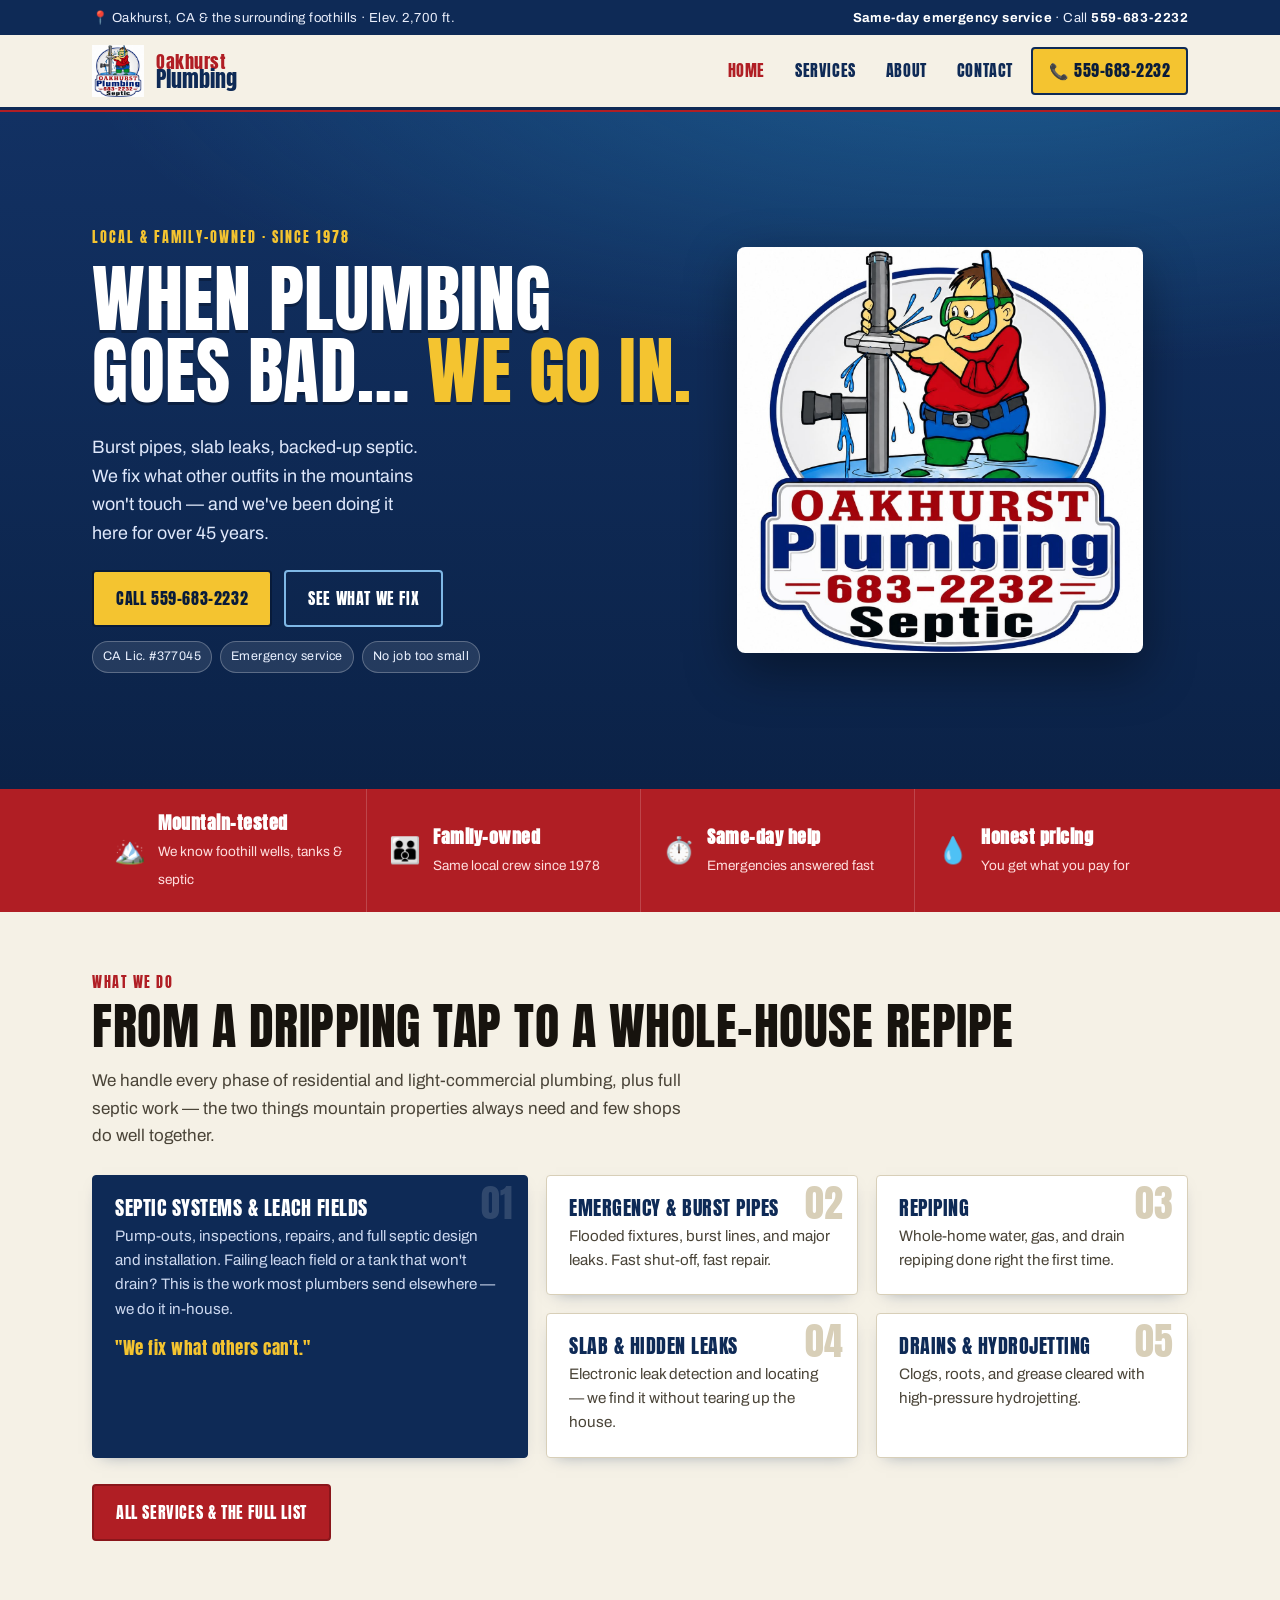
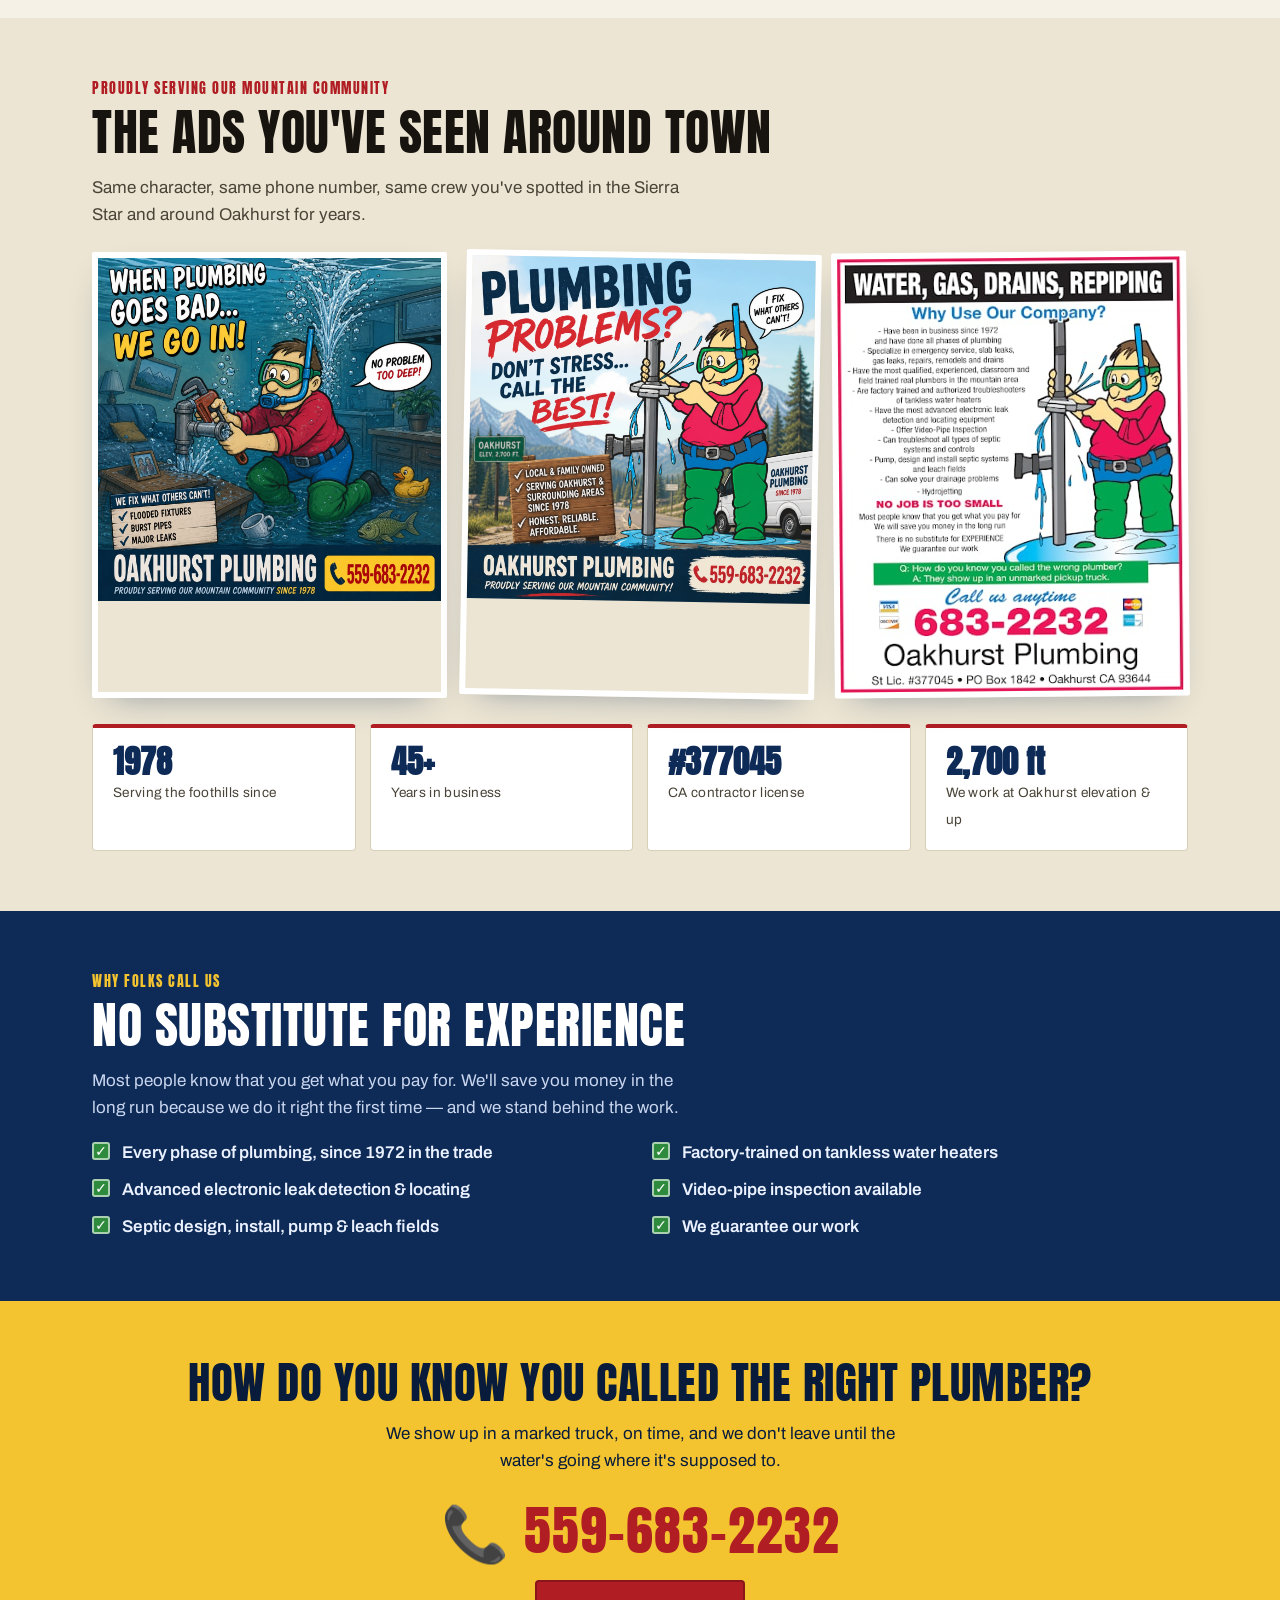
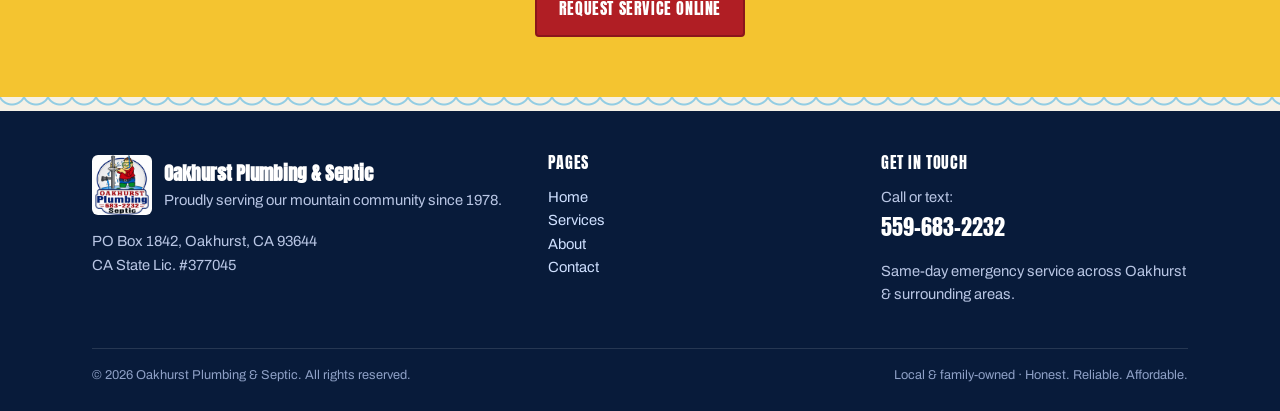
==== index.html @ 355076fd "first commit" ====
<!DOCTYPE html>
<html lang="en">
<head>
<meta charset="UTF-8">
<meta name="viewport" content="width=device-width, initial-scale=1.0">
<title>Oakhurst Plumbing &amp; Septic | Serving the Mountain Community Since 1978</title>
<meta name="description" content="Oakhurst Plumbing & Septic has kept water flowing in Oakhurst and the surrounding mountain towns since 1978. Emergency repairs, repiping, slab leaks, septic, hydrojetting. Call 559-683-2232.">
<meta property="og:title" content="Oakhurst Plumbing & Septic — Mountain Plumbing Since 1978">
<meta property="og:description" content="Local, family-owned plumbing and septic for Oakhurst and the surrounding foothills. No job too small. Call 559-683-2232.">
<meta property="og:type" content="website">
<meta property="og:image" content="assets/img/logo-badge.jpg">
<link rel="preconnect" href="https://fonts.googleapis.com">
<link rel="preconnect" href="https://fonts.gstatic.com" crossorigin>
<link href="https://fonts.googleapis.com/css2?family=Anton&family=Archivo:wght@400;500;600;700&display=swap" rel="stylesheet">
<link rel="stylesheet" href="assets/style.css">
</head>
<body>

<!-- top strip -->
<div class="topbar"><div class="wrap">
  <span>📍 Oakhurst, CA &amp; the surrounding foothills · Elev. 2,700 ft.</span>
  <span><b>Same-day emergency service</b> · Call <a href="tel:+15596832232"><b>559-683-2232</b></a></span>
</div></div>

<!-- nav -->
<header class="nav"><div class="wrap">
  <a class="brand" href="index.html" aria-label="Oakhurst Plumbing home">
    <img src="assets/img/logo-badge.jpg" alt="Oakhurst Plumbing & Septic logo">
    <span class="bt"><span class="o">Oakhurst</span><br><span class="p">Plumbing</span></span>
  </a>
  <button class="navtoggle" aria-label="Menu" aria-expanded="false">☰</button>
  <nav class="navlinks" aria-label="Primary">
    <a href="index.html" class="active">Home</a>
    <a href="services.html">Services</a>
    <a href="about.html">About</a>
    <a href="contact.html">Contact</a>
    <a class="call" href="tel:+15596832232">📞 559-683-2232</a>
  </nav>
</div></header>

<!-- hero -->
<section class="hero">
  <div class="wrap">
    <div class="hero-copy">
      <div class="eyebrow">Local &amp; family-owned · since 1978</div>
      <h1>When plumbing goes bad&hellip; <em>we go in.</em></h1>
      <p class="lead">Burst pipes, slab leaks, backed-up septic. We fix what other outfits in the mountains won't touch — and we've been doing it here for over 45 years.</p>
      <div class="cta">
        <a class="btn btn-gold" href="tel:+15596832232">Call 559-683-2232</a>
        <a class="btn btn-ghost" href="services.html">See what we fix</a>
      </div>
      <div class="badgeline">
        <span class="tag">CA Lic. #377045</span>
        <span class="tag">Emergency service</span>
        <span class="tag">No job too small</span>
      </div>
    </div>
    <div class="emblem">
      <img src="assets/img/logo-badge.jpg" alt="Oakhurst Plumbing & Septic mascot in dive mask and snorkel fixing a leaking pipe">
    </div>
  </div>
</section>

<!-- value strip: asymmetric, not identical cards -->
<div class="valuestrip"><div class="wrap">
  <div class="v"><span class="ic">🏔️</span><div><b>Mountain-tested</b><span>We know foothill wells, tanks &amp; septic</span></div></div>
  <div class="v"><span class="ic">👪</span><div><b>Family-owned</b><span>Same local crew since 1978</span></div></div>
  <div class="v"><span class="ic">⏱️</span><div><b>Same-day help</b><span>Emergencies answered fast</span></div></div>
  <div class="v"><span class="ic">💧</span><div><b>Honest pricing</b><span>You get what you pay for</span></div></div>
</div></div>

<!-- what we do -->
<section>
  <div class="wrap">
    <div class="kicker">What we do</div>
    <h2 class="big reveal">From a dripping tap to a whole-house repipe</h2>
    <p class="lead-max reveal">We handle every phase of residential and light-commercial plumbing, plus full septic work — the two things mountain properties always need and few shops do well together.</p>

    <div class="svc-grid">
      <article class="svc feature reveal">
        <span class="num">01</span>
        <h3>Septic systems &amp; leach fields</h3>
        <p>Pump-outs, inspections, repairs, and full septic design and installation. Failing leach field or a tank that won't drain? This is the work most plumbers send elsewhere — we do it in-house.</p>
        <div class="tagline">"We fix what others can't."</div>
      </article>
      <article class="svc reveal"><span class="num">02</span><h3>Emergency &amp; burst pipes</h3><p>Flooded fixtures, burst lines, and major leaks. Fast shut-off, fast repair.</p></article>
      <article class="svc reveal"><span class="num">03</span><h3>Repiping</h3><p>Whole-home water, gas, and drain repiping done right the first time.</p></article>
      <article class="svc reveal"><span class="num">04</span><h3>Slab &amp; hidden leaks</h3><p>Electronic leak detection and locating — we find it without tearing up the house.</p></article>
      <article class="svc reveal"><span class="num">05</span><h3>Drains &amp; hydrojetting</h3><p>Clogs, roots, and grease cleared with high-pressure hydrojetting.</p></article>
    </div>
    <p style="margin-top:26px" class="reveal"><a class="btn btn-red" href="services.html">All services &amp; the full list</a></p>
  </div>
</section>

<!-- proof: real ads + real numbers -->
<section class="section-band">
  <div class="wrap">
    <div class="kicker">Proudly serving our mountain community</div>
    <h2 class="big reveal">The ads you've seen around town</h2>
    <p class="lead-max reveal">Same character, same phone number, same crew you've spotted in the Sierra Star and around Oakhurst for years.</p>
    <div class="ads">
      <figure class="reveal"><img src="assets/img/ad-problems.jpg" alt="Oakhurst Plumbing ad: Plumbing problems? Don't stress, call the best"></figure>
      <figure class="reveal"><img src="assets/img/ad-goesbad.jpg" alt="Oakhurst Plumbing ad: When plumbing goes bad, we go in"></figure>
      <figure class="reveal"><img src="assets/img/ad-repiping.jpg" alt="Oakhurst Plumbing ad: Water, gas, drains, repiping — why use our company"></figure>
    </div>
    <div class="stats">
      <div class="stat reveal"><b>1978</b><span>Serving the foothills since</span></div>
      <div class="stat reveal"><b>45+</b><span>Years in business</span></div>
      <div class="stat reveal"><b>#377045</b><span>CA contractor license</span></div>
      <div class="stat reveal"><b>2,700 ft</b><span>We work at Oakhurst elevation &amp; up</span></div>
    </div>
  </div>
</section>

<!-- why us -->
<section class="section-navy">
  <div class="wrap">
    <div class="kicker">Why folks call us</div>
    <h2 class="big reveal">No substitute for experience</h2>
    <p class="lead-max reveal">Most people know that you get what you pay for. We'll save you money in the long run because we do it right the first time — and we stand behind the work.</p>
    <ul class="checks reveal">
      <li>Every phase of plumbing, since 1972 in the trade</li>
      <li>Factory-trained on tankless water heaters</li>
      <li>Advanced electronic leak detection &amp; locating</li>
      <li>Video-pipe inspection available</li>
      <li>Septic design, install, pump &amp; leach fields</li>
      <li>We guarantee our work</li>
    </ul>
  </div>
</section>

<!-- CTA -->
<section class="ctaband">
  <div class="wrap">
    <h2>How do you know you called the right plumber?</h2>
    <p style="max-width:52ch;margin:0 auto 6px">We show up in a marked truck, on time, and we don't leave until the water's going where it's supposed to.</p>
    <a class="phone" href="tel:+15596832232">📞 559-683-2232</a>
    <div><a class="btn btn-red" href="contact.html">Request service online</a></div>
  </div>
</section>

<div class="ripple"></div>

<!-- footer -->
<footer><div class="wrap">
  <div class="cols">
    <div>
      <div class="foot-brand">
        <img src="assets/img/logo-badge.jpg" alt="Oakhurst Plumbing & Septic">
        <div><b style="color:#fff;font-family:'Anton',sans-serif;font-size:1.2rem">Oakhurst Plumbing &amp; Septic</b><br>Proudly serving our mountain community since 1978.</div>
      </div>
      <p>PO Box 1842, Oakhurst, CA 93644<br>CA State Lic. #377045</p>
    </div>
    <div>
      <h4>Pages</h4>
      <p><a href="index.html">Home</a><br><a href="services.html">Services</a><br><a href="about.html">About</a><br><a href="contact.html">Contact</a></p>
    </div>
    <div>
      <h4>Get in touch</h4>
      <p>Call or text:<br><a href="tel:+15596832232" style="font-family:'Anton',sans-serif;font-size:1.4rem;color:#fff">559-683-2232</a></p>
      <p>Same-day emergency service across Oakhurst &amp; surrounding areas.</p>
    </div>
  </div>
  <div class="fine">
    <span>© <span id="yr">2026</span> Oakhurst Plumbing &amp; Septic. All rights reserved.</span>
    <span>Local &amp; family-owned · Honest. Reliable. Affordable.</span>
  </div>
</div></footer>

<script src="assets/site.js"></script>
</body>
</html>
---- assets/style.css ----
/* =========================================================================
   Oakhurst Plumbing & Septic — site styles
   Palette pulled from the shop's own logo + printed ads:
   fire-engine red, deep navy, waders green, snorkel blue, warm paper.
   Deliberately NOT the default indigo→violet SaaS gradient.
   ========================================================================= */

:root{
  --red:   #b01e24;
  --red-dk:#8a161b;
  --navy:  #0e2a56;
  --navy-dk:#081b3a;
  --green: #2e8b3d;
  --blue:  #2fa8e0;
  --paper: #f5f1e6;   /* warm off-white, like the wood-sign ads       */
  --paper-2:#ece5d3;  /* slightly deeper paper for banded sections     */
  --ink:   #17130e;   /* warm near-black                               */
  --ink-2: #4a4438;   /* muted body text                               */
  --line:  #d8cfb8;   /* hairline on paper                             */
  --gold:  #f4c430;   /* the phone-button yellow from the ads          */

  --wrap: 1140px;
  --shadow: 0 14px 34px -18px rgba(14,42,86,.45);
  --shadow-sm: 0 6px 16px -10px rgba(14,42,86,.5);
  --radius: 4px;      /* small + consistent-but-not-16px-everywhere    */
}

/* ---- reset-ish ---- */
*{box-sizing:border-box}
html{scroll-behavior:smooth}
@media (prefers-reduced-motion:reduce){html{scroll-behavior:auto}}
body{
  margin:0;
  font-family:"Archivo","Segoe UI",system-ui,-apple-system,sans-serif;
  color:var(--ink);
  background:var(--paper);
  line-height:1.6;
  font-size:17px;
  -webkit-font-smoothing:antialiased;
}
img{max-width:100%;display:block}
a{color:var(--red);text-decoration:none}
a:hover{text-decoration:underline}
h1,h2,h3,h4{
  font-family:"Anton","Archivo Black",Impact,sans-serif;
  font-weight:400;
  line-height:.98;
  letter-spacing:.5px;
  text-transform:uppercase;
  margin:0 0 .35em;
}
.wrap{max-width:var(--wrap);margin:0 auto;padding:0 22px}
.stack > * + *{margin-top:1rem}

/* small utility "wet" ripple divider reused between sections */
.ripple{height:14px;background:
  radial-gradient(circle at 12px -6px, transparent 12px, var(--blue) 13px 14px, transparent 15px) repeat-x;
  background-size:24px 20px;opacity:.5}

/* =====================  TOP BAR + NAV  ===================== */
.topbar{
  background:var(--navy);color:#e9eefb;font-size:.82rem;
  letter-spacing:.4px;
}
.topbar .wrap{display:flex;gap:18px;justify-content:space-between;
  align-items:center;padding-top:7px;padding-bottom:7px;flex-wrap:wrap}
.topbar a{color:#cfe0ff}
.topbar b{color:#fff}

.nav{
  position:sticky;top:0;z-index:40;
  background:var(--paper);
  border-bottom:3px solid var(--navy);
  box-shadow:0 2px 0 var(--red);
}
.nav .wrap{display:flex;align-items:center;gap:20px;
  padding-top:10px;padding-bottom:10px}
.brand{display:flex;align-items:center;gap:12px;margin-right:auto}
.brand img{width:52px;height:auto}
.brand .bt{font-family:"Anton",sans-serif;line-height:.9}
.brand .bt .o{color:var(--red);font-size:1.15rem;letter-spacing:.5px}
.brand .bt .p{color:var(--navy);font-size:1.35rem}
.navlinks{display:flex;gap:6px;align-items:center}
.navlinks a{
  color:var(--navy);font-family:"Anton",sans-serif;letter-spacing:.6px;
  text-transform:uppercase;font-size:.98rem;padding:8px 12px;border-radius:var(--radius);
}
.navlinks a:hover{background:var(--paper-2);text-decoration:none}
.navlinks a.active{color:var(--red)}
.nav .call{
  background:var(--gold);color:var(--navy-dk);font-family:"Anton",sans-serif;
  padding:9px 16px;border-radius:var(--radius);letter-spacing:.5px;
  border:2px solid var(--navy);white-space:nowrap;
}
.nav .call:hover{text-decoration:none;transform:translateY(-1px)}
.navtoggle{display:none;background:none;border:2px solid var(--navy);
  color:var(--navy);border-radius:var(--radius);font-size:1.4rem;
  line-height:1;padding:4px 10px;cursor:pointer}

/* =====================  HERO  ===================== */
.hero{position:relative;background:var(--navy);color:#fff;overflow:hidden}
.hero::before{ /* underwater light streaks, subtle, brand blue — not a purple gradient */
  content:"";position:absolute;inset:0;
  background:
    radial-gradient(120% 80% at 78% -10%, rgba(47,168,224,.35), transparent 60%),
    linear-gradient(180deg,#123163 0%, #0b2247 100%);
}
.hero .wrap{position:relative;display:grid;grid-template-columns:1.15fr .85fr;
  gap:34px;align-items:center;padding-top:56px;padding-bottom:56px}
.hero .eyebrow{font-family:"Anton",sans-serif;color:var(--gold);
  letter-spacing:2px;font-size:.9rem;text-transform:uppercase;margin-bottom:14px}
.hero h1{font-size:clamp(2.7rem,6vw,4.6rem);color:#fff;text-shadow:0 3px 0 rgba(0,0,0,.25)}
.hero h1 em{font-style:normal;color:var(--gold)}
.hero p.lead{font-size:1.12rem;max-width:34ch;color:#dfe8fb}
.hero .cta{display:flex;gap:12px;flex-wrap:wrap;margin-top:22px}
.btn{
  display:inline-block;font-family:"Anton",sans-serif;letter-spacing:.6px;
  text-transform:uppercase;padding:14px 22px;border-radius:var(--radius);
  border:2px solid transparent;cursor:pointer;font-size:1rem;
}
.btn-gold{background:var(--gold);color:var(--navy-dk);border-color:var(--navy-dk)}
.btn-gold:hover{text-decoration:none;transform:translateY(-2px);box-shadow:var(--shadow-sm)}
.btn-ghost{background:transparent;color:#fff;border-color:#7fb8e6}
.btn-ghost:hover{text-decoration:none;background:rgba(255,255,255,.08)}
.btn-red{background:var(--red);color:#fff;border-color:var(--red-dk)}
.btn-red:hover{text-decoration:none;background:var(--red-dk)}
.hero .emblem{justify-self:center;filter:drop-shadow(0 18px 26px rgba(0,0,0,.4))}
.hero .emblem img{width:min(420px,90%);border-radius:8px}
.hero .badgeline{margin-top:14px;display:flex;gap:8px;flex-wrap:wrap}
.tag{background:rgba(255,255,255,.1);border:1px solid rgba(255,255,255,.25);
  color:#eaf1ff;font-size:.78rem;padding:5px 10px;border-radius:20px;letter-spacing:.4px}

/* =====================  SECTIONS  ===================== */
section{padding:60px 0}
.section-band{background:var(--paper-2)}
.section-navy{background:var(--navy);color:#eaf1ff}
.section-navy h2,.section-navy h3{color:#fff}
.kicker{font-family:"Anton",sans-serif;color:var(--red);letter-spacing:1.5px;
  font-size:.85rem;text-transform:uppercase;margin-bottom:8px}
.section-navy .kicker{color:var(--gold)}
h2.big{font-size:clamp(2rem,4.5vw,3.1rem)}
.lead-max{max-width:60ch;color:var(--ink-2)}
.section-navy .lead-max{color:#c9d6ef}

/* value strip under hero — asymmetric, not 3 equal cards */
.valuestrip{background:var(--red);color:#fff}
.valuestrip .wrap{display:flex;flex-wrap:wrap;gap:0;
  padding-top:0;padding-bottom:0}
.valuestrip .v{flex:1 1 200px;padding:20px 22px;
  border-left:1px solid rgba(255,255,255,.18);display:flex;gap:12px;align-items:center}
.valuestrip .v:first-child{border-left:none}
.valuestrip .v b{font-family:"Anton",sans-serif;font-size:1.1rem;letter-spacing:.5px;display:block}
.valuestrip .v span{font-size:.85rem;color:#ffdede}
.valuestrip .v .ic{font-size:1.6rem;line-height:1}

/* services: intentional hierarchy — one wide feature + smaller items */
.svc-grid{display:grid;grid-template-columns:1.4fr 1fr 1fr;gap:18px;margin-top:26px}
.svc{background:#fff;border:1px solid var(--line);border-radius:var(--radius);
  padding:22px;box-shadow:var(--shadow-sm);position:relative;overflow:hidden}
.svc.feature{grid-row:span 2;background:var(--navy);color:#fff;border-color:var(--navy)}
.svc.feature h3{color:#fff}
.svc .num{font-family:"Anton",sans-serif;color:var(--line);font-size:2.4rem;
  position:absolute;top:8px;right:14px;line-height:1}
.svc.feature .num{color:rgba(255,255,255,.14)}
.svc h3{font-size:1.25rem;color:var(--navy);margin-bottom:6px}
.svc p{margin:0;font-size:.95rem;color:var(--ink-2)}
.svc.feature p{color:#cdd9f0}
.svc .tagline{margin-top:14px;font-family:"Anton",sans-serif;color:var(--gold);letter-spacing:.5px}

/* proof / ads gallery */
.ads{display:grid;grid-template-columns:repeat(3,1fr);gap:16px;margin-top:24px}
.ads figure{margin:0;border:6px solid #fff;box-shadow:var(--shadow);border-radius:2px;
  transform:rotate(-1deg);transition:transform .2s ease}
.ads figure:nth-child(2){transform:rotate(1deg)}
.ads figure:nth-child(3){transform:rotate(-.5deg)}
.ads figure:hover{transform:rotate(0) scale(1.02)}
.ads img{width:100%}

/* stat row — real, specific proof */
.stats{display:flex;flex-wrap:wrap;gap:14px;margin-top:26px}
.stat{flex:1 1 150px;background:#fff;border:1px solid var(--line);
  border-radius:var(--radius);padding:18px 20px;border-top:4px solid var(--red)}
.section-navy .stat{background:rgba(255,255,255,.06);border-color:rgba(255,255,255,.15);border-top-color:var(--gold)}
.stat b{font-family:"Anton",sans-serif;font-size:2rem;color:var(--navy);display:block;line-height:1}
.section-navy .stat b{color:#fff}
.stat span{font-size:.85rem;color:var(--ink-2);letter-spacing:.3px}
.section-navy .stat span{color:#c9d6ef}

/* checklist (from the ads) */
.checks{list-style:none;padding:0;margin:18px 0 0;display:grid;
  grid-template-columns:repeat(2,minmax(0,1fr));gap:10px 24px}
.checks li{position:relative;padding-left:30px;font-weight:600;color:var(--ink)}
.section-navy .checks li{color:#eaf1ff}
.checks li::before{content:"";position:absolute;left:0;top:3px;width:18px;height:18px;
  background:var(--green);border-radius:3px;
  box-shadow:inset 0 0 0 2px rgba(255,255,255,.6)}
.checks li::after{content:"✓";position:absolute;left:3px;top:1px;color:#fff;font-weight:900;font-size:.9rem}

/* CTA band */
.ctaband{background:var(--gold);color:var(--navy-dk);text-align:center}
.ctaband h2{color:var(--navy-dk);font-size:clamp(1.9rem,4vw,2.8rem)}
.ctaband .phone{font-family:"Anton",sans-serif;font-size:clamp(2.2rem,6vw,3.4rem);
  color:var(--red);letter-spacing:1px;display:inline-block;margin:6px 0}
.ctaband .phone:hover{text-decoration:none}

/* =====================  FORMS (contact)  ===================== */
.form{background:#fff;border:1px solid var(--line);border-radius:var(--radius);
  padding:26px;box-shadow:var(--shadow)}
.field{margin-bottom:16px}
.field label{display:block;font-family:"Anton",sans-serif;letter-spacing:.5px;
  font-size:.85rem;color:var(--navy);margin-bottom:6px;text-transform:uppercase}
.field input,.field select,.field textarea{
  width:100%;padding:12px 14px;border:1.5px solid var(--line);border-radius:var(--radius);
  font:inherit;color:var(--ink);background:var(--paper)}
.field input:focus,.field select:focus,.field textarea:focus{
  outline:none;border-color:var(--blue);box-shadow:0 0 0 3px rgba(47,168,224,.2);background:#fff}
.field textarea{min-height:120px;resize:vertical}
.formnote{font-size:.85rem;color:var(--ink-2);margin-top:4px}
.formok{background:var(--green);color:#fff;padding:14px 16px;border-radius:var(--radius);
  font-weight:600;margin-top:14px}
.hidden{display:none}

/* info cards on contact/about */
.info-grid{display:grid;grid-template-columns:1fr 1fr;gap:22px;align-items:start}
.info-card{background:#fff;border:1px solid var(--line);border-radius:var(--radius);
  padding:22px;box-shadow:var(--shadow-sm)}
.info-card h3{color:var(--navy);font-size:1.2rem}
.info-card .row{display:flex;gap:10px;padding:8px 0;border-bottom:1px dashed var(--line)}
.info-card .row:last-child{border-bottom:none}
.info-card .row b{min-width:96px;color:var(--red);font-family:"Anton",sans-serif;letter-spacing:.4px;font-size:.9rem}

/* about story */
.story{display:grid;grid-template-columns:1.3fr .7fr;gap:34px;align-items:center}
.story .em img{border-radius:6px;box-shadow:var(--shadow)}
.timeline{border-left:3px solid var(--red);margin:22px 0 0;padding:4px 0 4px 22px}
.timeline li{list-style:none;margin-bottom:16px;position:relative}
.timeline li::before{content:"";position:absolute;left:-30px;top:4px;width:14px;height:14px;
  background:var(--gold);border:3px solid var(--red);border-radius:50%}
.timeline b{font-family:"Anton",sans-serif;color:var(--navy);letter-spacing:.5px;display:block}

/* =====================  FOOTER  ===================== */
footer{background:var(--navy-dk);color:#b9c6e4;padding:44px 0 26px;font-size:.92rem}
footer .cols{display:grid;grid-template-columns:1.4fr 1fr 1fr;gap:26px}
footer h4{color:#fff;font-size:1rem;letter-spacing:.6px;margin-bottom:12px}
footer a{color:#cfe0ff}
footer .foot-brand{display:flex;gap:12px;align-items:center;margin-bottom:12px}
footer .foot-brand img{width:60px;border-radius:6px}
footer .fine{margin-top:26px;border-top:1px solid rgba(255,255,255,.12);
  padding-top:16px;font-size:.8rem;color:#8ea0c6;display:flex;justify-content:space-between;flex-wrap:wrap;gap:8px}

/* =====================  MOTION (purposeful, reduced-motion aware) ===================== */
.reveal{opacity:0;transform:translateY(18px);transition:opacity .6s ease,transform .6s ease}
.reveal.in{opacity:1;transform:none}
@media (prefers-reduced-motion:reduce){
  .reveal{opacity:1;transform:none;transition:none}
  .ads figure,.ads figure:hover{transition:none}
}

/* =====================  RESPONSIVE  ===================== */
@media (max-width:900px){
  .hero .wrap{grid-template-columns:1fr;text-align:center}
  .hero .cta{justify-content:center}
  .hero p.lead{margin-inline:auto}
  .hero .emblem{order:-1}
  .svc-grid{grid-template-columns:1fr 1fr}
  .svc.feature{grid-row:auto;grid-column:1 / -1}
  .story{grid-template-columns:1fr}
  .info-grid{grid-template-columns:1fr}
  footer .cols{grid-template-columns:1fr 1fr}
}
@media (max-width:640px){
  .navlinks{position:absolute;top:100%;left:0;right:0;background:var(--paper);
    flex-direction:column;align-items:stretch;padding:8px 18px 16px;
    border-bottom:3px solid var(--navy);box-shadow:var(--shadow);display:none}
  .navlinks.open{display:flex}
  .navtoggle{display:inline-block}
  .nav .call{margin-left:auto}
  .svc-grid{grid-template-columns:1fr}
  .ads{grid-template-columns:1fr}
  .ads figure,.ads figure:nth-child(2),.ads figure:nth-child(3){transform:none}
  .checks{grid-template-columns:1fr}
  footer .cols{grid-template-columns:1fr}
  .stat{flex-basis:calc(50% - 7px)}
}
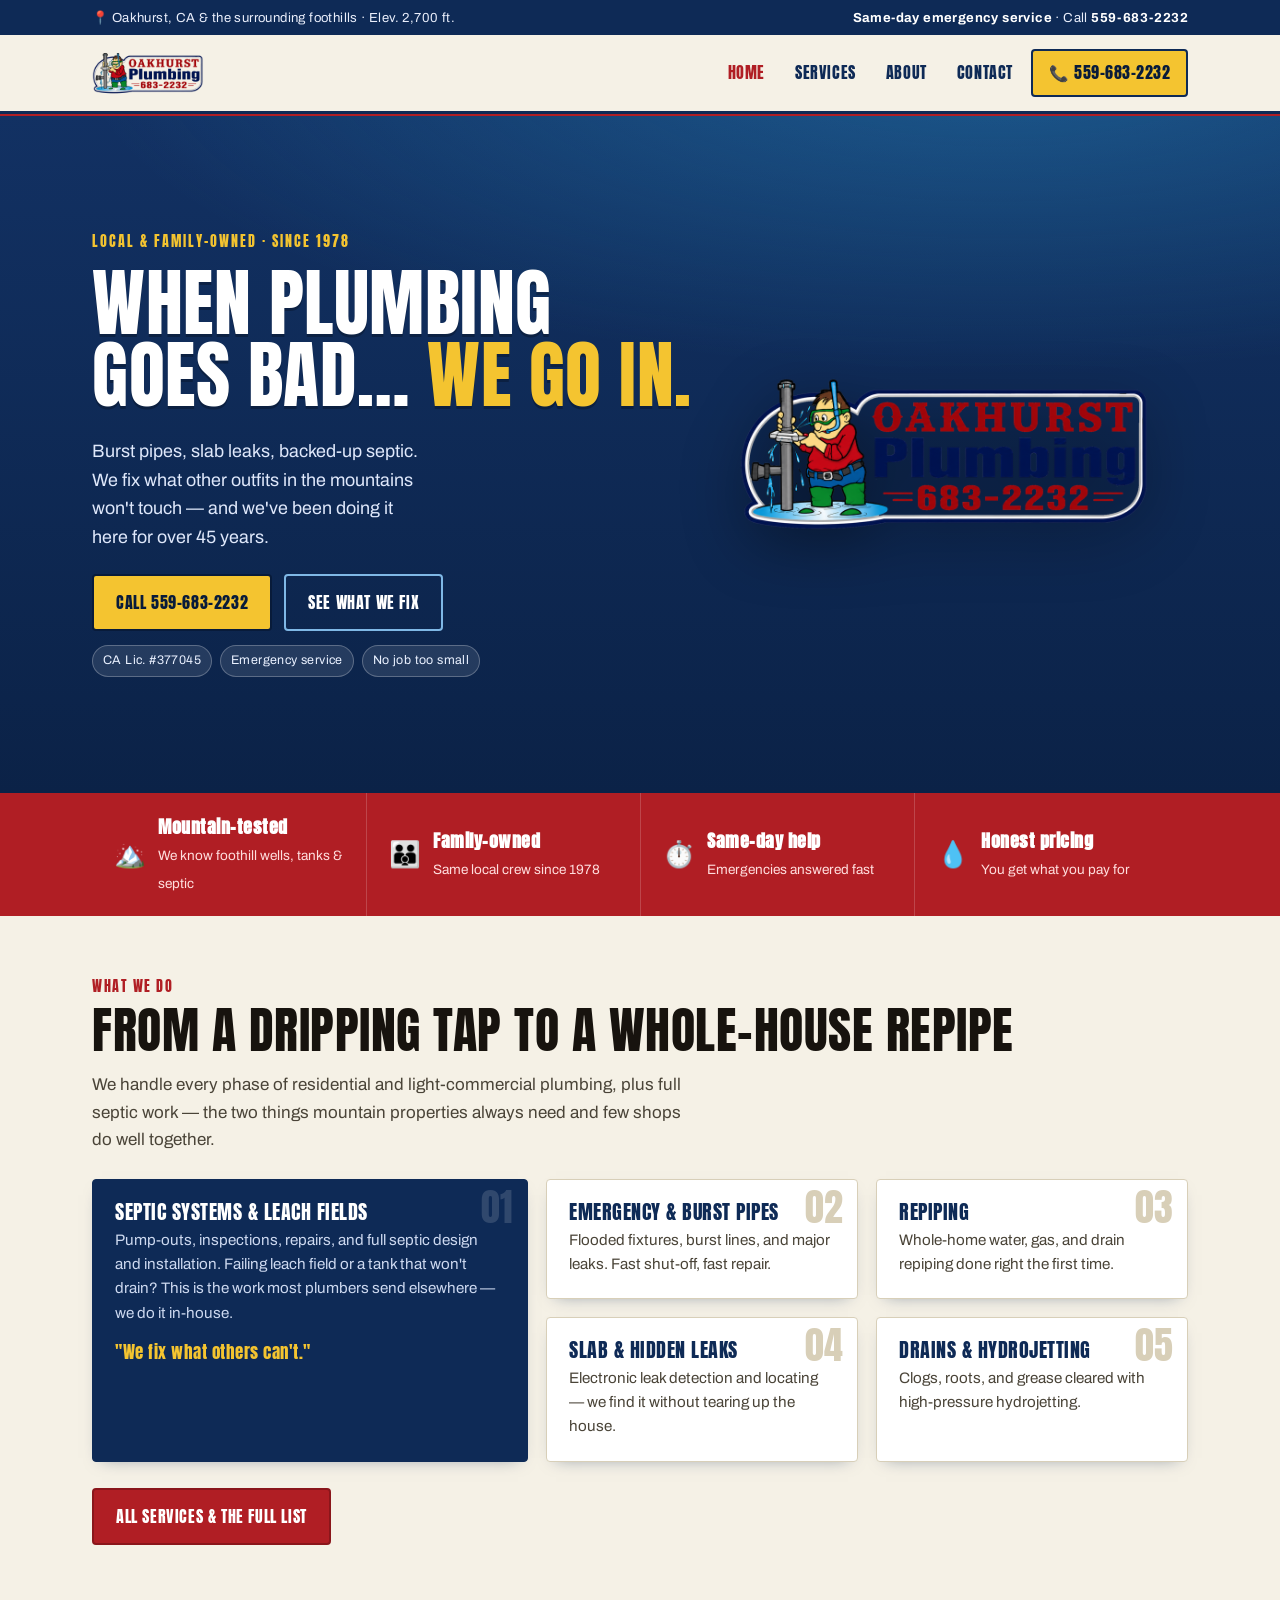
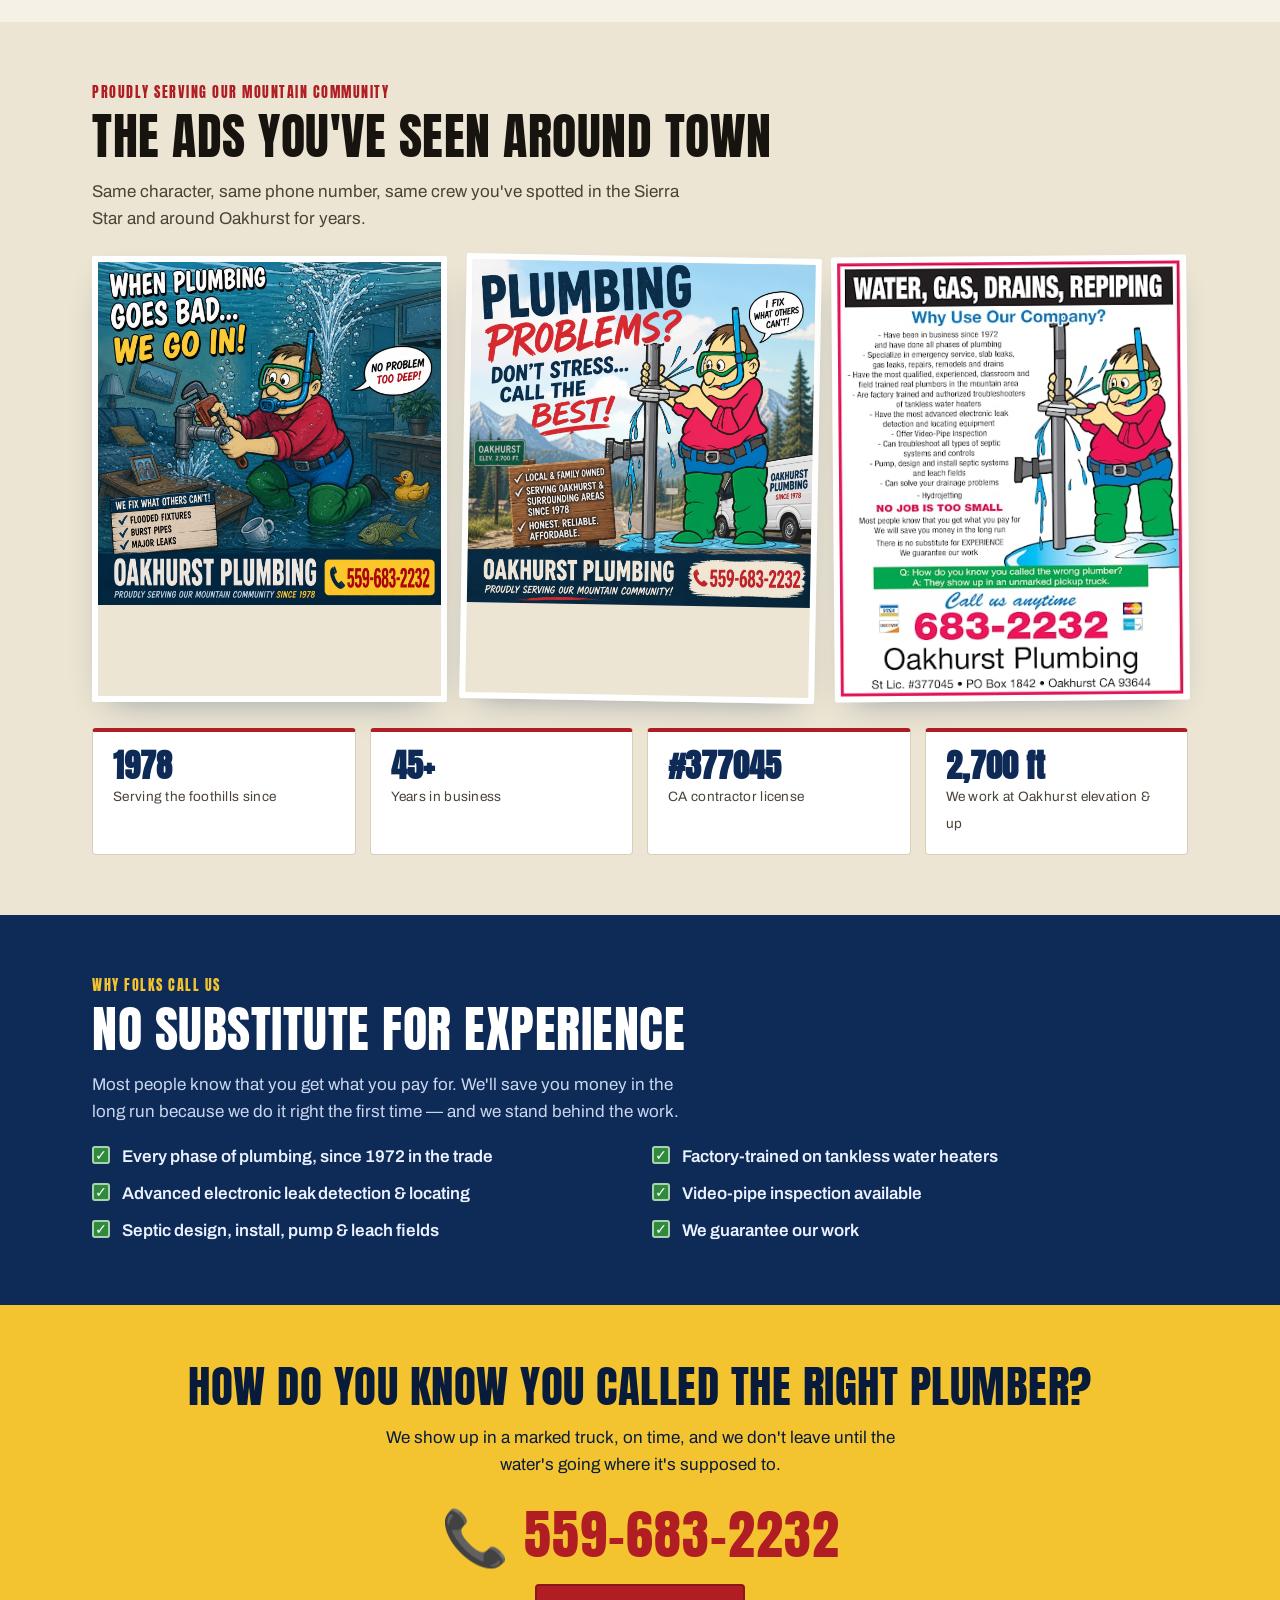
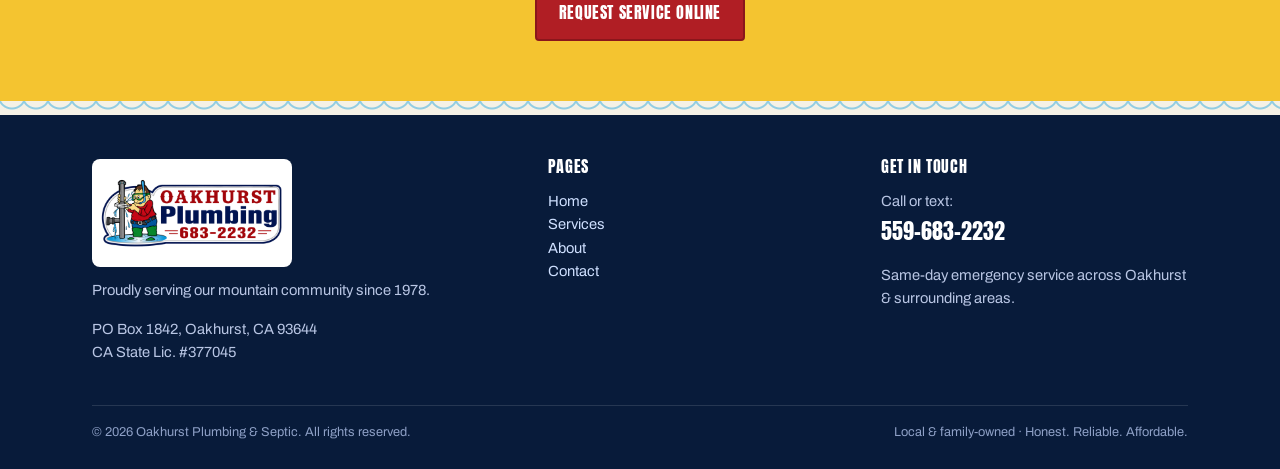
==== commit 1c432deb: "Responsive Fix" ====
--- a/index.html
+++ b/index.html
@@ -8,7 +8,7 @@
 <meta property="og:title" content="Oakhurst Plumbing & Septic — Mountain Plumbing Since 1978">
 <meta property="og:description" content="Local, family-owned plumbing and septic for Oakhurst and the surrounding foothills. No job too small. Call 559-683-2232.">
 <meta property="og:type" content="website">
-<meta property="og:image" content="assets/img/logo-badge.jpg">
+<meta property="og:image" content="assets/img/logo-header.png">
 <link rel="preconnect" href="https://fonts.googleapis.com">
 <link rel="preconnect" href="https://fonts.gstatic.com" crossorigin>
 <link href="https://fonts.googleapis.com/css2?family=Anton&family=Archivo:wght@400;500;600;700&display=swap" rel="stylesheet">
@@ -24,9 +24,8 @@
 
 <!-- nav -->
 <header class="nav"><div class="wrap">
-  <a class="brand" href="index.html" aria-label="Oakhurst Plumbing home">
-    <img src="assets/img/logo-badge.jpg" alt="Oakhurst Plumbing & Septic logo">
-    <span class="bt"><span class="o">Oakhurst</span><br><span class="p">Plumbing</span></span>
+  <a class="brand" href="index.html" aria-label="Oakhurst Plumbing & Septic home">
+    <img src="assets/img/logo-header.png" alt="Oakhurst Plumbing & Septic — 683-2232">
   </a>
   <button class="navtoggle" aria-label="Menu" aria-expanded="false">☰</button>
   <nav class="navlinks" aria-label="Primary">
@@ -56,7 +55,7 @@
       </div>
     </div>
     <div class="emblem">
-      <img src="assets/img/logo-badge.jpg" alt="Oakhurst Plumbing & Septic mascot in dive mask and snorkel fixing a leaking pipe">
+      <img src="assets/img/logo-header-lg.png" alt="Oakhurst Plumbing & Septic — snorkel plumber logo, call 683-2232">
     </div>
   </div>
 </section>
@@ -146,8 +145,8 @@
   <div class="cols">
     <div>
       <div class="foot-brand">
-        <img src="assets/img/logo-badge.jpg" alt="Oakhurst Plumbing & Septic">
-        <div><b style="color:#fff;font-family:'Anton',sans-serif;font-size:1.2rem">Oakhurst Plumbing &amp; Septic</b><br>Proudly serving our mountain community since 1978.</div>
+        <img src="assets/img/logo-header.png" alt="Oakhurst Plumbing & Septic">
+        <div>Proudly serving our mountain community since 1978.</div>
       </div>
       <p>PO Box 1842, Oakhurst, CA 93644<br>CA State Lic. #377045</p>
     </div>
--- a/assets/style.css
+++ b/assets/style.css
@@ -27,6 +27,8 @@
 
 /* ---- reset-ish ---- */
 *{box-sizing:border-box}
+html,body{max-width:100%;overflow-x:hidden}   /* never allow sideways scroll */
+img,figure{max-width:100%}
 html{scroll-behavior:smooth}
 @media (prefers-reduced-motion:reduce){html{scroll-behavior:auto}}
 body{
@@ -76,10 +78,7 @@
 .nav .wrap{display:flex;align-items:center;gap:20px;
   padding-top:10px;padding-bottom:10px}
 .brand{display:flex;align-items:center;gap:12px;margin-right:auto}
-.brand img{width:52px;height:auto}
-.brand .bt{font-family:"Anton",sans-serif;line-height:.9}
-.brand .bt .o{color:var(--red);font-size:1.15rem;letter-spacing:.5px}
-.brand .bt .p{color:var(--navy);font-size:1.35rem}
+.brand img{height:56px;width:auto;display:block}
 .navlinks{display:flex;gap:6px;align-items:center}
 .navlinks a{
   color:var(--navy);font-family:"Anton",sans-serif;letter-spacing:.6px;
@@ -124,8 +123,8 @@
 .btn-ghost:hover{text-decoration:none;background:rgba(255,255,255,.08)}
 .btn-red{background:var(--red);color:#fff;border-color:var(--red-dk)}
 .btn-red:hover{text-decoration:none;background:var(--red-dk)}
-.hero .emblem{justify-self:center;filter:drop-shadow(0 18px 26px rgba(0,0,0,.4))}
-.hero .emblem img{width:min(420px,90%);border-radius:8px}
+.hero .emblem{justify-self:center;filter:drop-shadow(0 16px 30px rgba(0,0,0,.45))}
+.hero .emblem img{width:min(480px,92%)}
 .hero .badgeline{margin-top:14px;display:flex;gap:8px;flex-wrap:wrap}
 .tag{background:rgba(255,255,255,.1);border:1px solid rgba(255,255,255,.25);
   color:#eaf1ff;font-size:.78rem;padding:5px 10px;border-radius:20px;letter-spacing:.4px}
@@ -153,8 +152,18 @@
 .valuestrip .v span{font-size:.85rem;color:#ffdede}
 .valuestrip .v .ic{font-size:1.6rem;line-height:1}
 
+/* hero variant used on interior pages (was an inline style) */
+.hero .wrap.hero-split{grid-template-columns:1fr .8fr}
+
 /* services: intentional hierarchy — one wide feature + smaller items */
 .svc-grid{display:grid;grid-template-columns:1.4fr 1fr 1fr;gap:18px;margin-top:26px}
+/* even 3-up variant used on the services + about pages (collapses responsively) */
+.svc-grid.cols-3{grid-template-columns:repeat(3,1fr)}
+.checks.cols-3{grid-template-columns:repeat(3,minmax(0,1fr))}
+/* even 3-up variant used on interior pages (was an inline style) */
+.svc-grid.three{grid-template-columns:repeat(3,1fr)}
+/* 3-column checklist variant (was an inline style) */
+.checks.three-col{grid-template-columns:repeat(3,1fr)}
 .svc{background:#fff;border:1px solid var(--line);border-radius:var(--radius);
   padding:22px;box-shadow:var(--shadow-sm);position:relative;overflow:hidden}
 .svc.feature{grid-row:span 2;background:var(--navy);color:#fff;border-color:var(--navy)}
@@ -195,6 +204,8 @@
   background:var(--green);border-radius:3px;
   box-shadow:inset 0 0 0 2px rgba(255,255,255,.6)}
 .checks li::after{content:"✓";position:absolute;left:3px;top:1px;color:#fff;font-weight:900;font-size:.9rem}
+/* 3-up checklist only where there's room; collapses via the media queries below */
+@media (min-width:760px){ .checks-3{grid-template-columns:repeat(3,minmax(0,1fr))} }
 
 /* CTA band */
 .ctaband{background:var(--gold);color:var(--navy-dk);text-align:center}
@@ -243,8 +254,8 @@
 footer .cols{display:grid;grid-template-columns:1.4fr 1fr 1fr;gap:26px}
 footer h4{color:#fff;font-size:1rem;letter-spacing:.6px;margin-bottom:12px}
 footer a{color:#cfe0ff}
-footer .foot-brand{display:flex;gap:12px;align-items:center;margin-bottom:12px}
-footer .foot-brand img{width:60px;border-radius:6px}
+footer .foot-brand{display:flex;flex-direction:column;gap:12px;align-items:flex-start;margin-bottom:12px}
+footer .foot-brand img{width:200px;height:auto;background:#fff;border-radius:8px;padding:8px}
 footer .fine{margin-top:26px;border-top:1px solid rgba(255,255,255,.12);
   padding-top:16px;font-size:.8rem;color:#8ea0c6;display:flex;justify-content:space-between;flex-wrap:wrap;gap:8px}
 
@@ -256,29 +267,97 @@
   .ads figure,.ads figure:hover{transition:none}
 }
 
+/* ---- layout modifier classes (base = desktop) ---- */
+.hero .wrap.hero-2col{grid-template-columns:1fr .82fr}
+.svc-grid.cols-3{grid-template-columns:repeat(3,1fr)}
+.svc .no-span,.svc.feature.no-span{grid-row:auto}
+.checks.checks-3{grid-template-columns:repeat(3,minmax(0,1fr))}
+
 /* =====================  RESPONSIVE  ===================== */
-@media (max-width:900px){
-  .hero .wrap{grid-template-columns:1fr;text-align:center}
+
+/* --- large tablet / small laptop --- */
+@media (max-width:1024px){
+  :root{--wrap:960px}
+  .hero h1{font-size:clamp(2.4rem,6vw,3.8rem)}
+}
+
+/* --- tablet: 3-up grids become 2-up, tighten hero --- */
+@media (max-width:860px){
+  .hero .wrap,
+  .hero .wrap.hero-2col{grid-template-columns:1fr;text-align:center;gap:26px}
   .hero .cta{justify-content:center}
   .hero p.lead{margin-inline:auto}
   .hero .emblem{order:-1}
-  .svc-grid{grid-template-columns:1fr 1fr}
-  .svc.feature{grid-row:auto;grid-column:1 / -1}
-  .story{grid-template-columns:1fr}
+  .hero .emblem img{width:min(300px,70%)}
+  .hero .badgeline{justify-content:center}
+
+  .svc-grid,
+  .svc-grid.cols-3{grid-template-columns:1fr 1fr}
+  .svc.feature{grid-column:1 / -1}
+  .svc.feature.no-span{grid-column:1 / -1}
+
+  .checks,
+  .checks.checks-3{grid-template-columns:repeat(2,minmax(0,1fr))}
+
+  .story{grid-template-columns:1fr;gap:26px}
   .info-grid{grid-template-columns:1fr}
+
+  .valuestrip .v{flex-basis:calc(50% - 0px)}
+  .valuestrip .v:nth-child(3){border-left:none}
+
   footer .cols{grid-template-columns:1fr 1fr}
-}
+  footer .cols > div:first-child{grid-column:1 / -1}
+}
+
+/* --- phones: single column, show mobile nav --- */
 @media (max-width:640px){
+  body{font-size:16px}
+  section{padding:44px 0}
+  .wrap{padding:0 18px}
+
   .navlinks{position:absolute;top:100%;left:0;right:0;background:var(--paper);
-    flex-direction:column;align-items:stretch;padding:8px 18px 16px;
+    flex-direction:column;align-items:stretch;padding:10px 18px 16px;
     border-bottom:3px solid var(--navy);box-shadow:var(--shadow);display:none}
   .navlinks.open{display:flex}
-  .navtoggle{display:inline-block}
-  .nav .call{margin-left:auto}
-  .svc-grid{grid-template-columns:1fr}
+  .navlinks a{padding:12px 10px;border-bottom:1px solid var(--line)}
+  .navlinks a:last-of-type{border-bottom:none}
+  .navtoggle{display:inline-block;order:3}
+  .nav .call{order:2;margin-left:auto;font-size:.9rem;padding:8px 12px}
+  .nav .wrap{flex-wrap:wrap}
+
+  .topbar .wrap{justify-content:center;text-align:center;gap:4px}
+
+  h2.big{font-size:clamp(1.7rem,7vw,2.3rem)}
+  .hero h1{font-size:clamp(2.1rem,9vw,2.8rem)}
+
+  .svc-grid,
+  .svc-grid.cols-3{grid-template-columns:1fr}
+  .svc.feature,.svc.feature.no-span{grid-column:auto}
+
   .ads{grid-template-columns:1fr}
-  .ads figure,.ads figure:nth-child(2),.ads figure:nth-child(3){transform:none}
-  .checks{grid-template-columns:1fr}
+  .ads figure,
+  .ads figure:nth-child(2),
+  .ads figure:nth-child(3){transform:none}
+
+  .checks,
+  .checks.checks-3{grid-template-columns:1fr}
+
+  .valuestrip .v{flex-basis:100%;border-left:none;
+    border-top:1px solid rgba(255,255,255,.18)}
+  .valuestrip .v:first-child{border-top:none}
+
+  .stats{gap:10px}
+  .stat{flex-basis:calc(50% - 5px)}
+
+  .form{padding:20px}
   footer .cols{grid-template-columns:1fr}
-  .stat{flex-basis:calc(50% - 7px)}
-}
+  footer .cols > div:first-child{grid-column:auto}
+  footer .fine{justify-content:center;text-align:center}
+}
+
+/* --- very small phones --- */
+@media (max-width:360px){
+  .stat{flex-basis:100%}
+  .hero .cta{flex-direction:column}
+  .hero .cta .btn{width:100%;text-align:center}
+}
